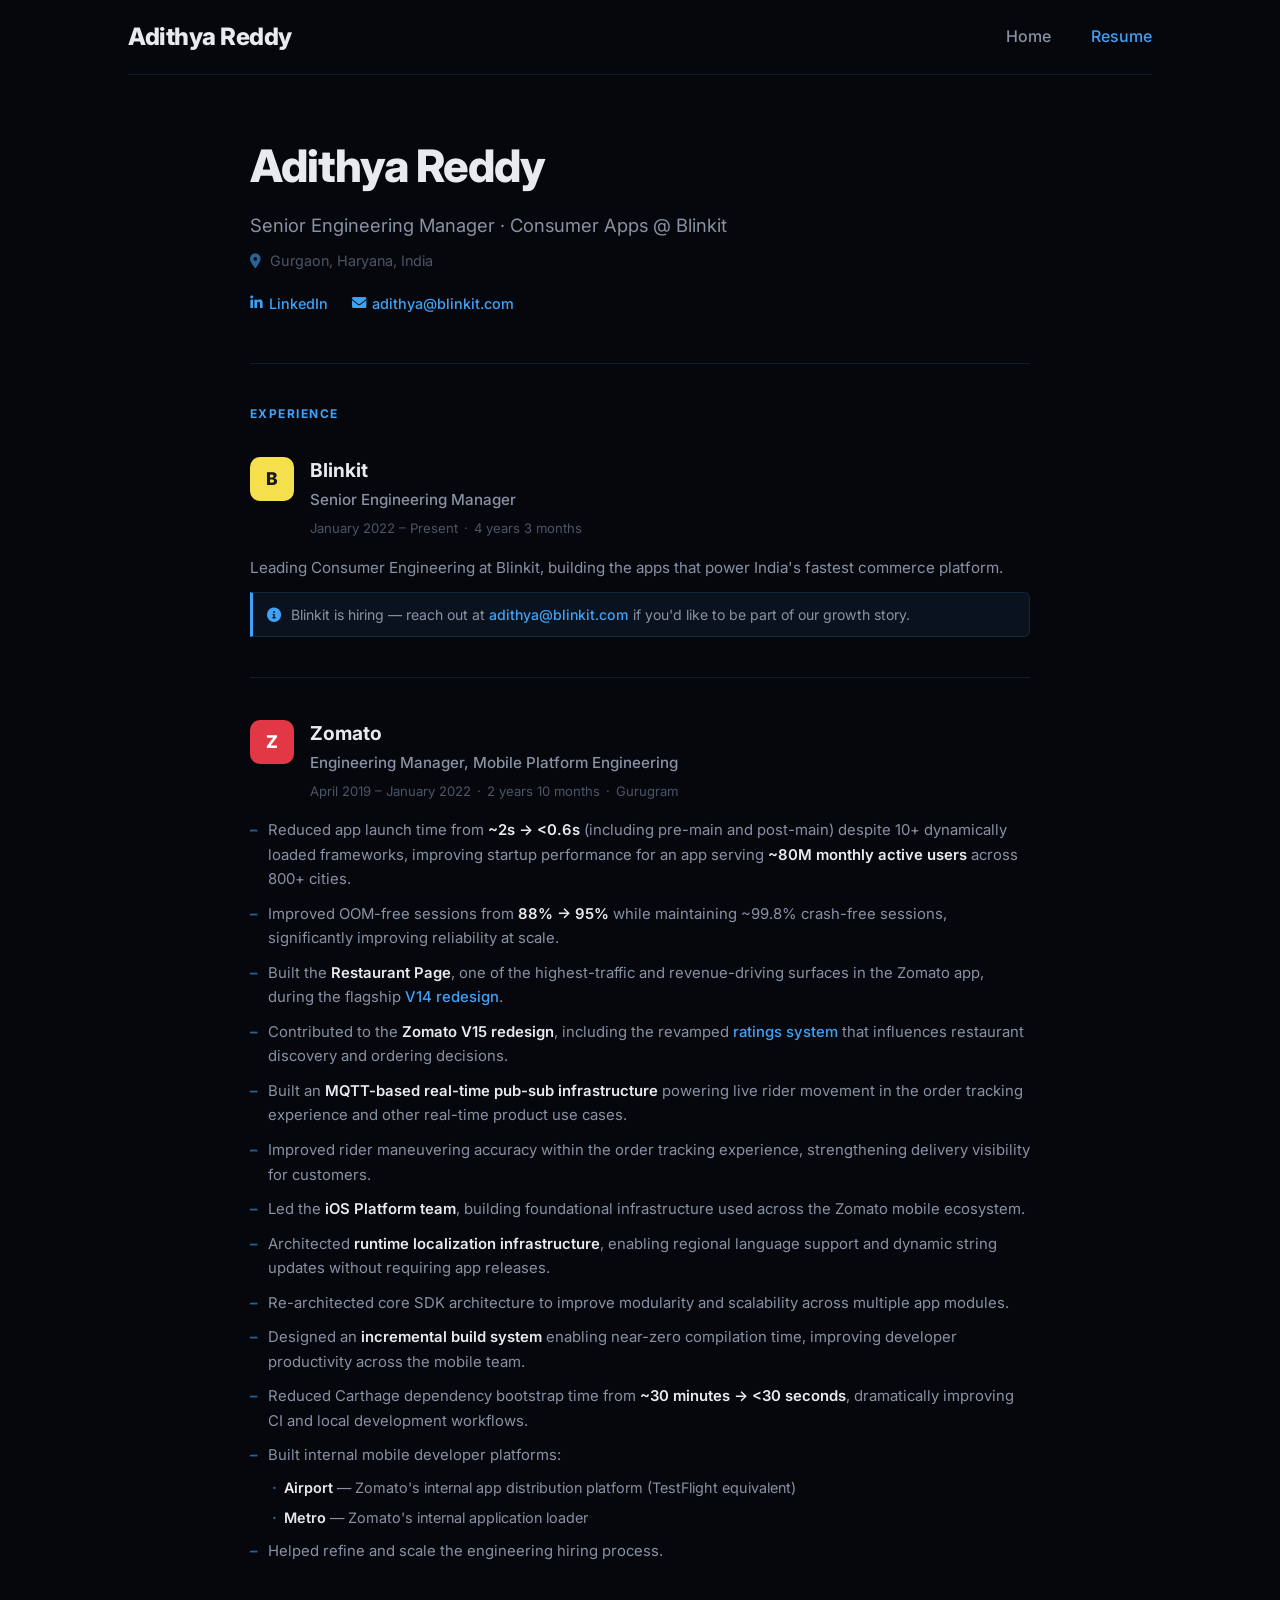
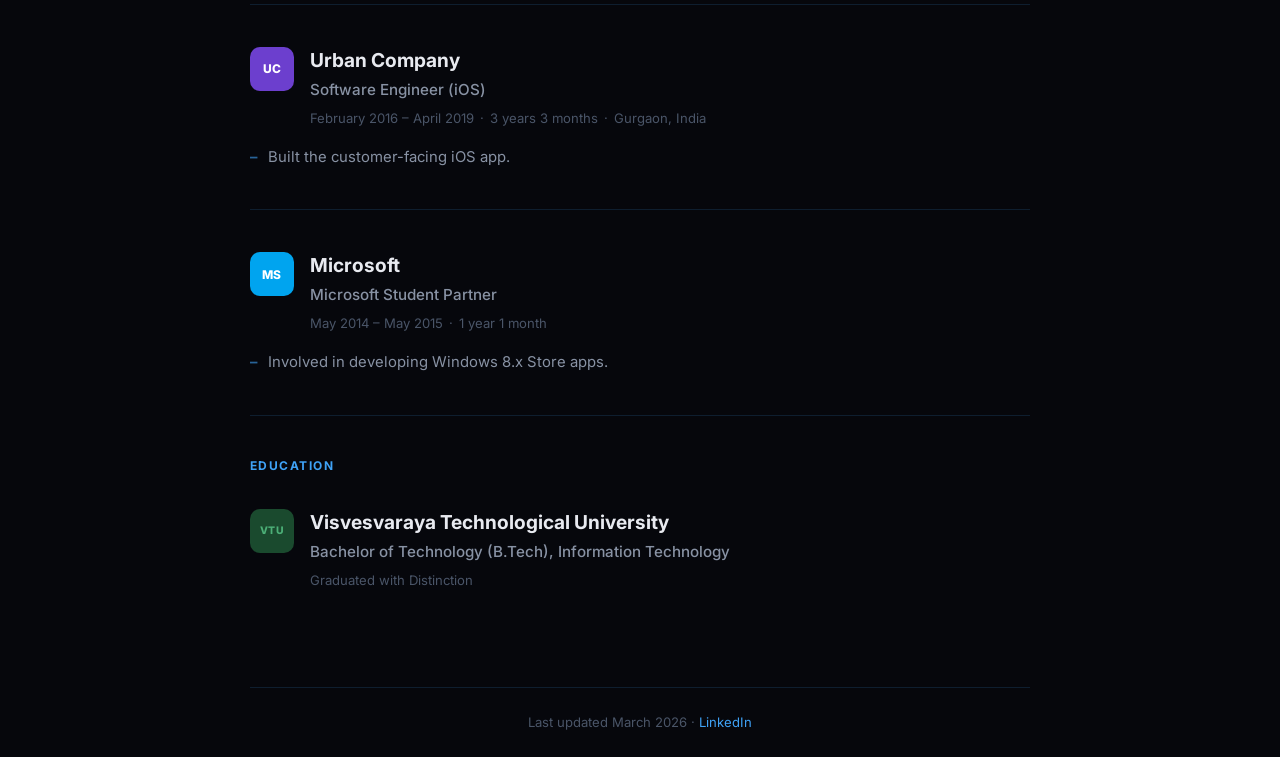
==== resume.html @ d74e11ba "updated work experience information" ====
<!DOCTYPE html>
<html lang="en">

<head>
  <meta charset="UTF-8">
  <meta name="viewport" content="width=device-width, initial-scale=1.0">
  <title>Resume — Adithya Reddy</title>

  <link rel="preconnect" href="https://fonts.googleapis.com">
  <link rel="preconnect" href="https://fonts.gstatic.com" crossorigin>
  <link href="https://fonts.googleapis.com/css2?family=Inter:ital,opsz,wght@0,14..32,100..900;1,14..32,100..900&display=swap" rel="stylesheet">

  <link rel="stylesheet" href="https://cdnjs.cloudflare.com/ajax/libs/font-awesome/6.0.0-beta3/css/all.min.css">
  <link rel="stylesheet" href="resume.css">
</head>

<body>

  <!-- Header / Nav -->
  <header id="header">
    <div class="left-section">
      <a class="logo" href="index.html">Adithya Reddy</a>
    </div>
    <nav>
      <a class="nav-item" href="index.html">Home</a>
      <a class="nav-item active" href="resume.html">Resume</a>
    </nav>
  </header>

  <main>

    <!-- Profile -->
    <section class="profile">
      <h1>Adithya Reddy</h1>
      <p class="tagline">Senior Engineering Manager · Consumer Apps @ Blinkit</p>
      <p class="location"><i class="fa-solid fa-location-dot"></i> Gurgaon, Haryana, India</p>
      <div class="profile-links">
        <a href="https://www.linkedin.com/in/adithyareddygr/" target="_blank">
          <i class="fa-brands fa-linkedin-in"></i> LinkedIn
        </a>
        <a href="mailto:adithya@blinkit.com">
          <i class="fa-solid fa-envelope"></i> adithya@blinkit.com
        </a>
      </div>
    </section>

    <hr class="divider">

    <!-- Work Experience -->
    <section class="section">
      <h2 class="section-title">Experience</h2>

      <!-- Blinkit -->
      <article class="job">
        <div class="job-header">
          <div class="company-badge blinkit-badge">
            <span>B</span>
          </div>
          <div class="job-info">
            <h3 class="company">Blinkit</h3>
            <h4 class="role">Senior Engineering Manager</h4>
            <p class="meta">
              <span class="dates">January 2022 – Present</span>
              <span class="dot">·</span>
              <span class="duration">4 years 3 months</span>
            </p>
          </div>
        </div>
        <div class="job-body">
          <p>Leading Consumer Engineering at Blinkit, building the apps that power India's fastest commerce platform.</p>
          <p class="hiring-note">
            <i class="fa-solid fa-circle-info"></i>
            Blinkit is hiring — reach out at <a href="mailto:adithya@blinkit.com">adithya@blinkit.com</a> if you'd like to be part of our growth story.
          </p>
        </div>
      </article>

      <!-- Zomato -->
      <article class="job">
        <div class="job-header">
          <div class="company-badge zomato-badge">
            <span>Z</span>
          </div>
          <div class="job-info">
            <h3 class="company">Zomato</h3>
            <h4 class="role">Engineering Manager, Mobile Platform Engineering</h4>
            <p class="meta">
              <span class="dates">April 2019 – January 2022</span>
              <span class="dot">·</span>
              <span class="duration">2 years 10 months</span>
              <span class="dot">·</span>
              <span class="location-tag">Gurugram</span>
            </p>
          </div>
        </div>
        <div class="job-body">
          <ul class="achievements">
            <li>Reduced app launch time from <strong>~2s → &lt;0.6s</strong> (including pre-main and post-main) despite 10+ dynamically loaded frameworks, improving startup performance for an app serving <strong>~80M monthly active users</strong> across 800+ cities.</li>
            <li>Improved OOM-free sessions from <strong>88% → 95%</strong> while maintaining ~99.8% crash-free sessions, significantly improving reliability at scale.</li>
            <li>Built the <strong>Restaurant Page</strong>, one of the highest-traffic and revenue-driving surfaces in the Zomato app, during the flagship <a href="https://www.zomato.com/blog/v14-app-update" target="_blank">V14 redesign</a>.</li>
            <li>Contributed to the <strong>Zomato V15 redesign</strong>, including the revamped <a href="https://www.zomato.com/blog/new-ratings" target="_blank">ratings system</a> that influences restaurant discovery and ordering decisions.</li>
            <li>Built an <strong>MQTT-based real-time pub-sub infrastructure</strong> powering live rider movement in the order tracking experience and other real-time product use cases.</li>
            <li>Improved rider maneuvering accuracy within the order tracking experience, strengthening delivery visibility for customers.</li>
            <li>Led the <strong>iOS Platform team</strong>, building foundational infrastructure used across the Zomato mobile ecosystem.</li>
            <li>Architected <strong>runtime localization infrastructure</strong>, enabling regional language support and dynamic string updates without requiring app releases.</li>
            <li>Re-architected core SDK architecture to improve modularity and scalability across multiple app modules.</li>
            <li>Designed an <strong>incremental build system</strong> enabling near-zero compilation time, improving developer productivity across the mobile team.</li>
            <li>Reduced Carthage dependency bootstrap time from <strong>~30 minutes → &lt;30 seconds</strong>, dramatically improving CI and local development workflows.</li>
            <li>
              Built internal mobile developer platforms:
              <ul class="sub-list">
                <li><strong>Airport</strong> — Zomato's internal app distribution platform (TestFlight equivalent)</li>
                <li><strong>Metro</strong> — Zomato's internal application loader</li>
              </ul>
            </li>
            <li>Helped refine and scale the engineering hiring process.</li>
          </ul>
        </div>
      </article>

      <!-- Urban Company -->
      <article class="job">
        <div class="job-header">
          <div class="company-badge uc-badge">
            <span>UC</span>
          </div>
          <div class="job-info">
            <h3 class="company">Urban Company</h3>
            <h4 class="role">Software Engineer (iOS)</h4>
            <p class="meta">
              <span class="dates">February 2016 – April 2019</span>
              <span class="dot">·</span>
              <span class="duration">3 years 3 months</span>
              <span class="dot">·</span>
              <span class="location-tag">Gurgaon, India</span>
            </p>
          </div>
        </div>
        <div class="job-body">
          <ul class="achievements">
            <li>Built the customer-facing iOS app.</li>
          </ul>
        </div>
      </article>

      <!-- Microsoft -->
      <article class="job">
        <div class="job-header">
          <div class="company-badge ms-badge">
            <span>MS</span>
          </div>
          <div class="job-info">
            <h3 class="company">Microsoft</h3>
            <h4 class="role">Microsoft Student Partner</h4>
            <p class="meta">
              <span class="dates">May 2014 – May 2015</span>
              <span class="dot">·</span>
              <span class="duration">1 year 1 month</span>
            </p>
          </div>
        </div>
        <div class="job-body">
          <ul class="achievements">
            <li>Involved in developing Windows 8.x Store apps.</li>
          </ul>
        </div>
      </article>

    </section>

    <hr class="divider">

    <!-- Education -->
    <section class="section">
      <h2 class="section-title">Education</h2>

      <article class="job">
        <div class="job-header">
          <div class="company-badge edu-badge">
            <span>VTU</span>
          </div>
          <div class="job-info">
            <h3 class="company">Visvesvaraya Technological University</h3>
            <h4 class="role">Bachelor of Technology (B.Tech), Information Technology</h4>
            <p class="meta">
              <span class="dates">Graduated with Distinction</span>
            </p>
          </div>
        </div>
      </article>

    </section>

  </main>

  <footer>
    <p>Last updated March 2026 · <a href="https://www.linkedin.com/in/adithyareddygr/" target="_blank">LinkedIn</a></p>
  </footer>

</body>
</html>
---- resume.css ----
* {
  padding: 0;
  margin: 0;
  border: none;
  outline: 0;
  text-decoration: none;
  box-sizing: border-box;
}

:root {
  --bg: #06070c;
  --bg-card: #0d0f1a;
  --bg-card-hover: #11142a;
  --border: rgba(63, 162, 246, 0.15);
  --accent: #3FA2F6;
  --accent-dim: rgba(63, 162, 246, 0.6);
  --text-primary: #e8eaf0;
  --text-secondary: #8892a4;
  --text-muted: #4a5568;
  --red: #e05252;
}

body {
  background-color: var(--bg);
  font-family: 'Inter', sans-serif;
  color: var(--text-primary);
  line-height: 1.6;
  padding: 0 10%;
  min-height: 100vh;
}

/* ---- Header ---- */
#header {
  display: flex;
  align-items: center;
  justify-content: space-between;
  padding: 18px 0;
  border-bottom: 1px solid var(--border);
  margin-bottom: 56px;
}

.logo {
  font-size: 1.5rem;
  font-weight: 800;
  color: var(--text-primary);
  letter-spacing: -0.5px;
}

nav {
  display: flex;
  gap: 40px;
}

.nav-item {
  font-size: 1rem;
  font-weight: 500;
  color: var(--text-secondary);
  transition: color 0.12s;
}

.nav-item:hover,
.nav-item.active {
  color: var(--accent);
}

/* ---- Main ---- */
main {
  max-width: 780px;
  margin: 0 auto;
  padding-bottom: 80px;
}

/* ---- Profile ---- */
.profile {
  margin-bottom: 48px;
}

.profile h1 {
  font-size: 2.8rem;
  font-weight: 800;
  color: var(--text-primary);
  letter-spacing: -1px;
  margin-bottom: 8px;
  animation: none;
  opacity: 1;
  padding: 0;
}

.profile .tagline {
  font-size: 1.15rem;
  color: var(--text-secondary);
  font-weight: 400;
  margin-bottom: 8px;
  animation: none;
  opacity: 1;
  padding: 0;
}

.profile .location {
  font-size: 0.9rem;
  color: var(--text-muted);
  margin-bottom: 20px;
  animation: none;
  opacity: 1;
  padding: 0;
}

.profile .location i {
  margin-right: 5px;
  color: var(--accent-dim);
}

.profile-links {
  display: flex;
  gap: 24px;
  flex-wrap: wrap;
}

.profile-links a {
  font-size: 0.9rem;
  color: var(--accent);
  font-weight: 500;
  display: flex;
  align-items: center;
  gap: 6px;
  transition: opacity 0.12s;
}

.profile-links a:hover {
  opacity: 0.75;
}

/* ---- Divider ---- */
.divider {
  border: none;
  border-top: 1px solid var(--border);
  margin: 40px 0;
}

/* ---- Section ---- */
.section {
  margin-bottom: 16px;
}

.section-title {
  font-size: 0.75rem;
  font-weight: 700;
  text-transform: uppercase;
  letter-spacing: 0.12em;
  color: var(--accent);
  margin-bottom: 32px;
  animation: none;
  opacity: 1;
  padding: 0;
}

/* ---- Job card ---- */
.job {
  margin-bottom: 40px;
  padding-bottom: 40px;
  border-bottom: 1px solid var(--border);
}

.job:last-child {
  border-bottom: none;
  margin-bottom: 0;
  padding-bottom: 0;
}

.job-header {
  display: flex;
  align-items: flex-start;
  gap: 16px;
  margin-bottom: 16px;
}

/* Company badge */
.company-badge {
  width: 44px;
  height: 44px;
  border-radius: 10px;
  display: flex;
  align-items: center;
  justify-content: center;
  font-size: 0.75rem;
  font-weight: 800;
  flex-shrink: 0;
  letter-spacing: 0.02em;
  margin-top: 2px;
}

.blinkit-badge {
  background-color: #f5df4d;
  color: #1a1a1a;
  font-size: 1.1rem;
}

.zomato-badge {
  background-color: #e23744;
  color: #ffffff;
  font-size: 1.1rem;
}

.uc-badge {
  background-color: #6c3fce;
  color: #ffffff;
}

.ms-badge {
  background-color: #00a4ef;
  color: #ffffff;
}

.edu-badge {
  background-color: #1a4a2e;
  color: #4caf77;
  font-size: 0.65rem;
}

/* Job info */
.job-info {
  flex: 1;
}

.company {
  font-size: 1.2rem;
  font-weight: 700;
  color: var(--text-primary);
  margin-bottom: 2px;
  animation: none;
  opacity: 1;
  padding: 0;
}

.company a {
  color: var(--text-primary);
  transition: color 0.12s;
}

.company a:hover {
  color: var(--accent);
}

.role {
  font-size: 0.95rem;
  font-weight: 500;
  color: var(--text-secondary);
  margin-bottom: 6px;
}

.meta {
  font-size: 0.82rem;
  color: var(--text-muted);
  display: flex;
  flex-wrap: wrap;
  align-items: center;
  gap: 6px;
  animation: none;
  opacity: 1;
  padding: 0;
}

.meta .dot {
  color: var(--text-muted);
}

.location-tag {
  color: var(--text-muted);
}

/* Job body */
.job-body p {
  font-size: 0.95rem;
  color: var(--text-secondary);
  line-height: 1.65;
  margin-bottom: 12px;
  animation: none;
  opacity: 1;
  padding: 0;
}

.job-body p:last-child {
  margin-bottom: 0;
}

.hiring-note {
  background: rgba(63, 162, 246, 0.07);
  border: 1px solid var(--border);
  border-left: 3px solid var(--accent);
  border-radius: 0 6px 6px 0;
  padding: 10px 14px !important;
  font-size: 0.88rem !important;
  color: var(--text-secondary) !important;
}

.hiring-note i {
  color: var(--accent);
  margin-right: 6px;
}

.hiring-note a {
  color: var(--accent);
  font-weight: 500;
}

/* Achievements list */
.achievements {
  list-style: none;
  padding: 0;
  margin: 0;
  display: flex;
  flex-direction: column;
  gap: 10px;
}

.achievements > li {
  font-size: 0.93rem;
  color: var(--text-secondary);
  line-height: 1.65;
  padding-left: 18px;
  position: relative;
}

.achievements > li::before {
  content: '–';
  position: absolute;
  left: 0;
  color: var(--accent-dim);
  font-weight: 700;
}

.achievements strong {
  color: var(--text-primary);
  font-weight: 600;
}

.achievements a {
  color: var(--accent);
  font-weight: 500;
}

.achievements a:hover {
  text-decoration: underline;
}

/* Sub-list */
.sub-list {
  list-style: none;
  padding: 0;
  margin: 8px 0 0 0;
  display: flex;
  flex-direction: column;
  gap: 6px;
}

.sub-list li {
  font-size: 0.9rem;
  color: var(--text-secondary);
  padding-left: 16px;
  position: relative;
}

.sub-list li::before {
  content: '·';
  position: absolute;
  left: 4px;
  color: var(--accent-dim);
  font-weight: 700;
}

.sub-list strong {
  color: var(--text-primary);
}

/* ---- Footer ---- */
footer {
  border-top: 1px solid var(--border);
  padding: 24px 0;
  text-align: center;
  max-width: 780px;
  margin: 0 auto;
}

footer p {
  font-size: 0.82rem;
  color: var(--text-muted);
  animation: none;
  opacity: 1;
  padding: 0;
}

footer a {
  color: var(--accent);
}

/* ---- Responsive ---- */
@media (max-width: 768px) {
  body {
    padding: 0 5%;
  }

  .profile h1 {
    font-size: 2rem;
  }

  .company-badge {
    width: 36px;
    height: 36px;
  }
}

@media (max-width: 480px) {
  body {
    padding: 0 4%;
  }

  #header {
    flex-direction: column;
    gap: 12px;
    align-items: flex-start;
  }

  nav {
    gap: 20px;
  }
}
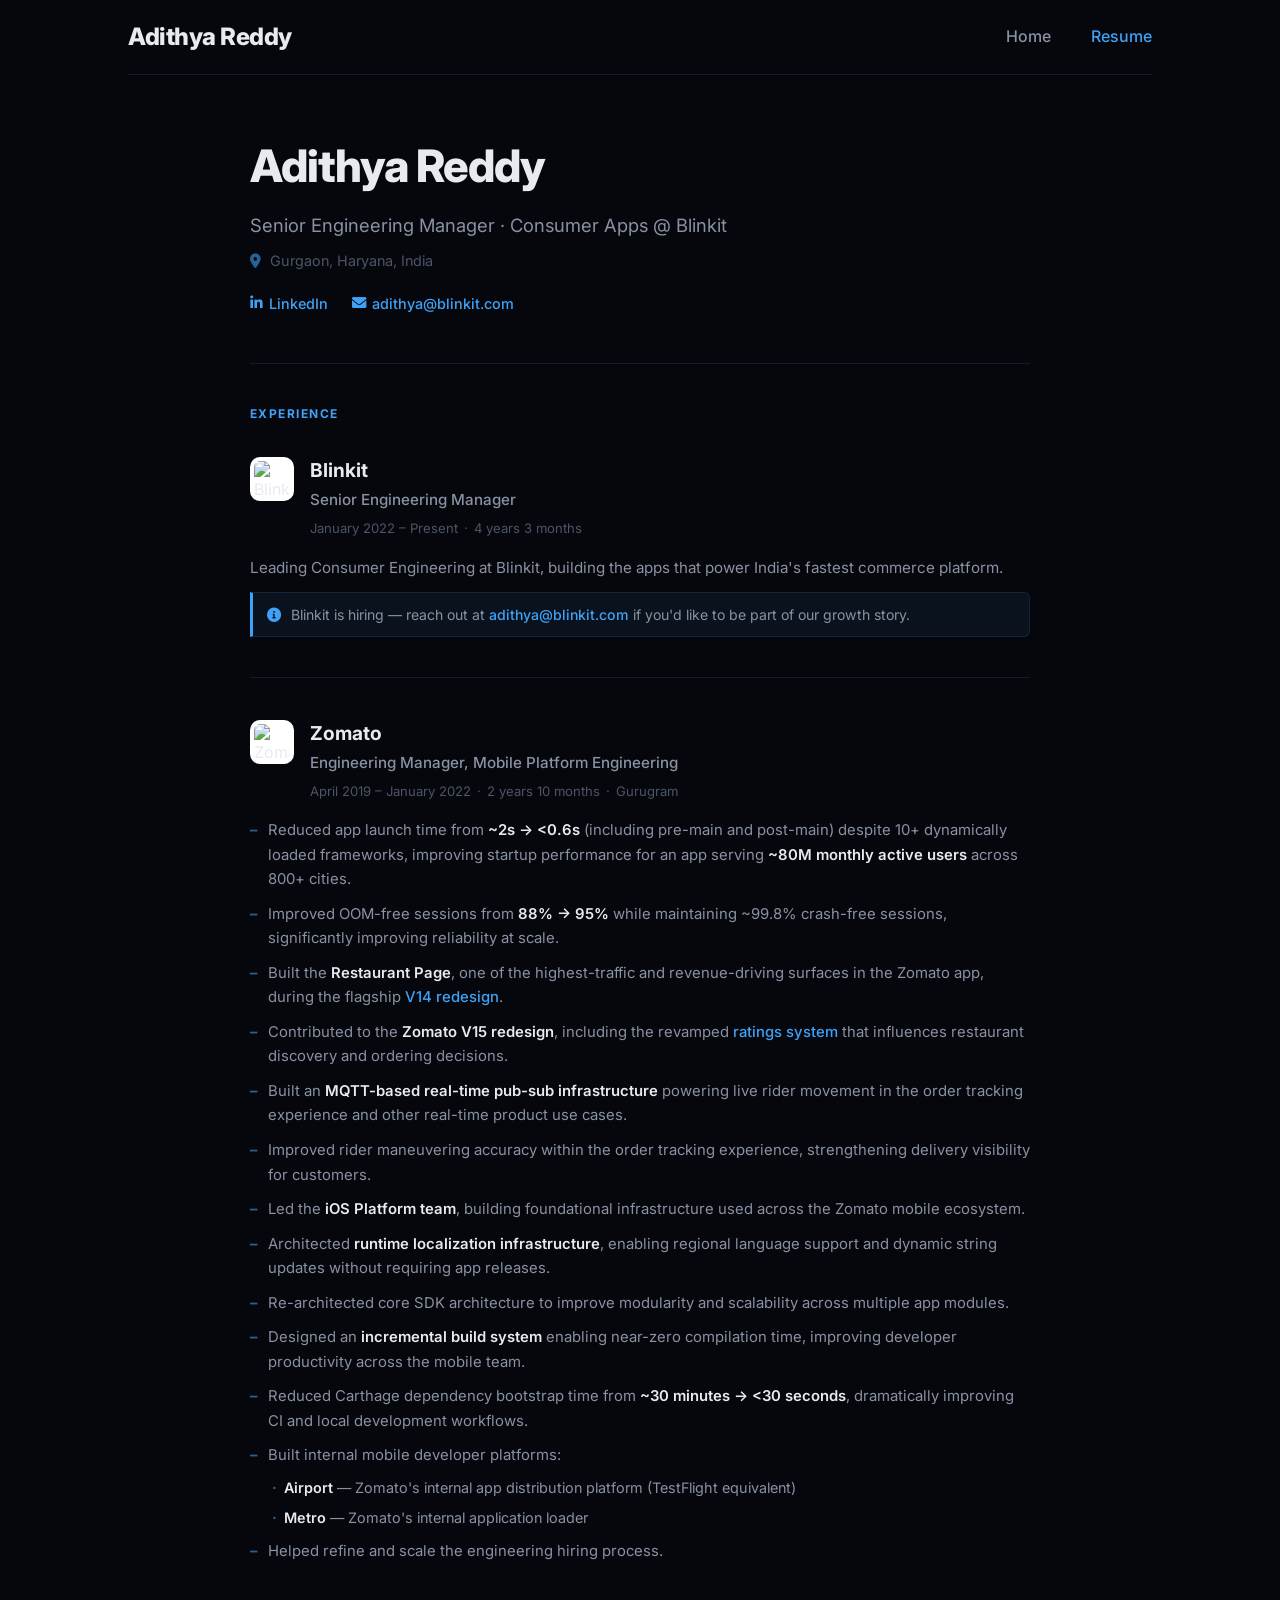
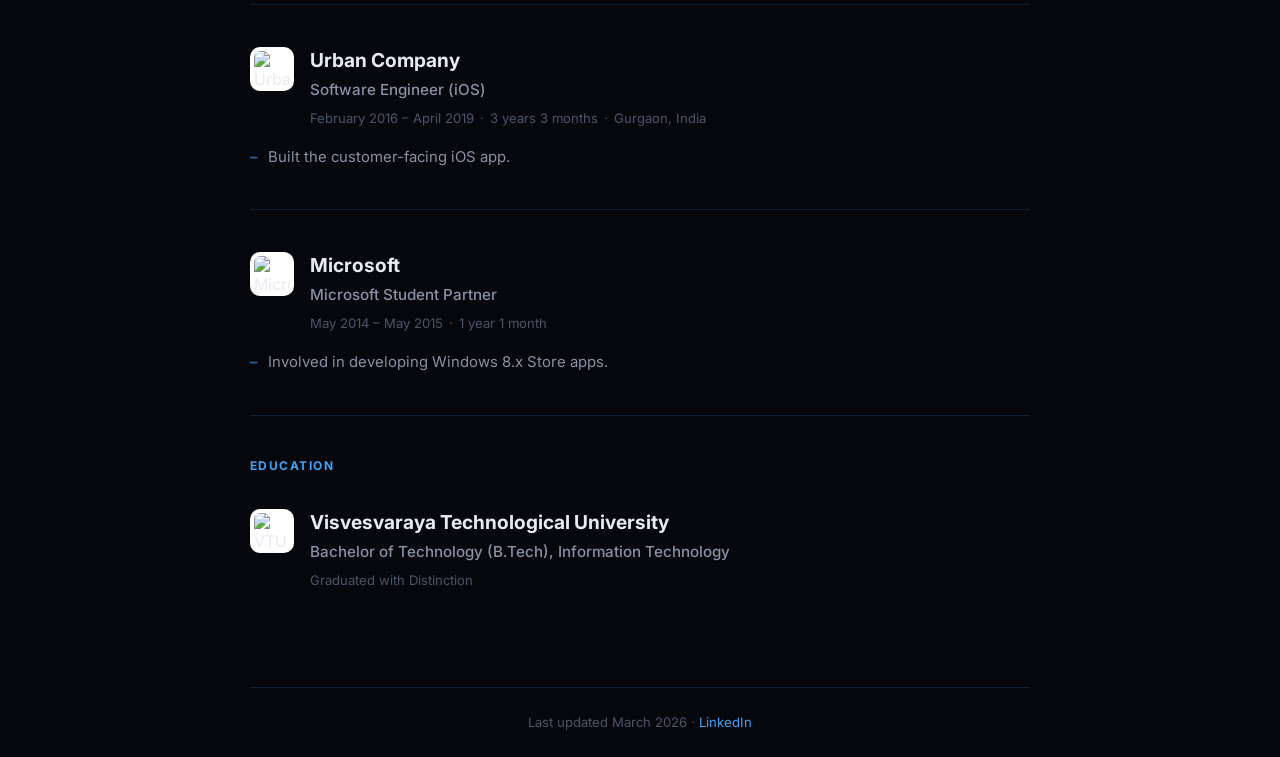
==== commit d5582449: "updated logos" ====
--- a/resume.html
+++ b/resume.html
@@ -53,9 +53,7 @@
       <!-- Blinkit -->
       <article class="job">
         <div class="job-header">
-          <div class="company-badge blinkit-badge">
-            <span>B</span>
-          </div>
+          <img class="company-logo" src="https://logo.clearbit.com/blinkit.com" alt="Blinkit logo">
           <div class="job-info">
             <h3 class="company">Blinkit</h3>
             <h4 class="role">Senior Engineering Manager</h4>
@@ -78,9 +76,7 @@
       <!-- Zomato -->
       <article class="job">
         <div class="job-header">
-          <div class="company-badge zomato-badge">
-            <span>Z</span>
-          </div>
+          <img class="company-logo" src="https://logo.clearbit.com/zomato.com" alt="Zomato logo">
           <div class="job-info">
             <h3 class="company">Zomato</h3>
             <h4 class="role">Engineering Manager, Mobile Platform Engineering</h4>
@@ -121,9 +117,7 @@
       <!-- Urban Company -->
       <article class="job">
         <div class="job-header">
-          <div class="company-badge uc-badge">
-            <span>UC</span>
-          </div>
+          <img class="company-logo" src="https://logo.clearbit.com/urbancompany.com" alt="Urban Company logo">
           <div class="job-info">
             <h3 class="company">Urban Company</h3>
             <h4 class="role">Software Engineer (iOS)</h4>
@@ -146,9 +140,7 @@
       <!-- Microsoft -->
       <article class="job">
         <div class="job-header">
-          <div class="company-badge ms-badge">
-            <span>MS</span>
-          </div>
+          <img class="company-logo" src="https://logo.clearbit.com/microsoft.com" alt="Microsoft logo">
           <div class="job-info">
             <h3 class="company">Microsoft</h3>
             <h4 class="role">Microsoft Student Partner</h4>
@@ -176,9 +168,7 @@
 
       <article class="job">
         <div class="job-header">
-          <div class="company-badge edu-badge">
-            <span>VTU</span>
-          </div>
+          <img class="company-logo" src="https://logo.clearbit.com/vtu.ac.in" alt="VTU logo">
           <div class="job-info">
             <h3 class="company">Visvesvaraya Technological University</h3>
             <h4 class="role">Bachelor of Technology (B.Tech), Information Technology</h4>
--- a/resume.css
+++ b/resume.css
@@ -174,47 +174,16 @@
   margin-bottom: 16px;
 }
 
-/* Company badge */
-.company-badge {
+/* Company logo */
+.company-logo {
   width: 44px;
   height: 44px;
   border-radius: 10px;
-  display: flex;
-  align-items: center;
-  justify-content: center;
-  font-size: 0.75rem;
-  font-weight: 800;
+  object-fit: contain;
+  background-color: #ffffff;
+  padding: 4px;
   flex-shrink: 0;
-  letter-spacing: 0.02em;
   margin-top: 2px;
-}
-
-.blinkit-badge {
-  background-color: #f5df4d;
-  color: #1a1a1a;
-  font-size: 1.1rem;
-}
-
-.zomato-badge {
-  background-color: #e23744;
-  color: #ffffff;
-  font-size: 1.1rem;
-}
-
-.uc-badge {
-  background-color: #6c3fce;
-  color: #ffffff;
-}
-
-.ms-badge {
-  background-color: #00a4ef;
-  color: #ffffff;
-}
-
-.edu-badge {
-  background-color: #1a4a2e;
-  color: #4caf77;
-  font-size: 0.65rem;
 }
 
 /* Job info */
@@ -403,7 +372,7 @@
     font-size: 2rem;
   }
 
-  .company-badge {
+  .company-logo {
     width: 36px;
     height: 36px;
   }
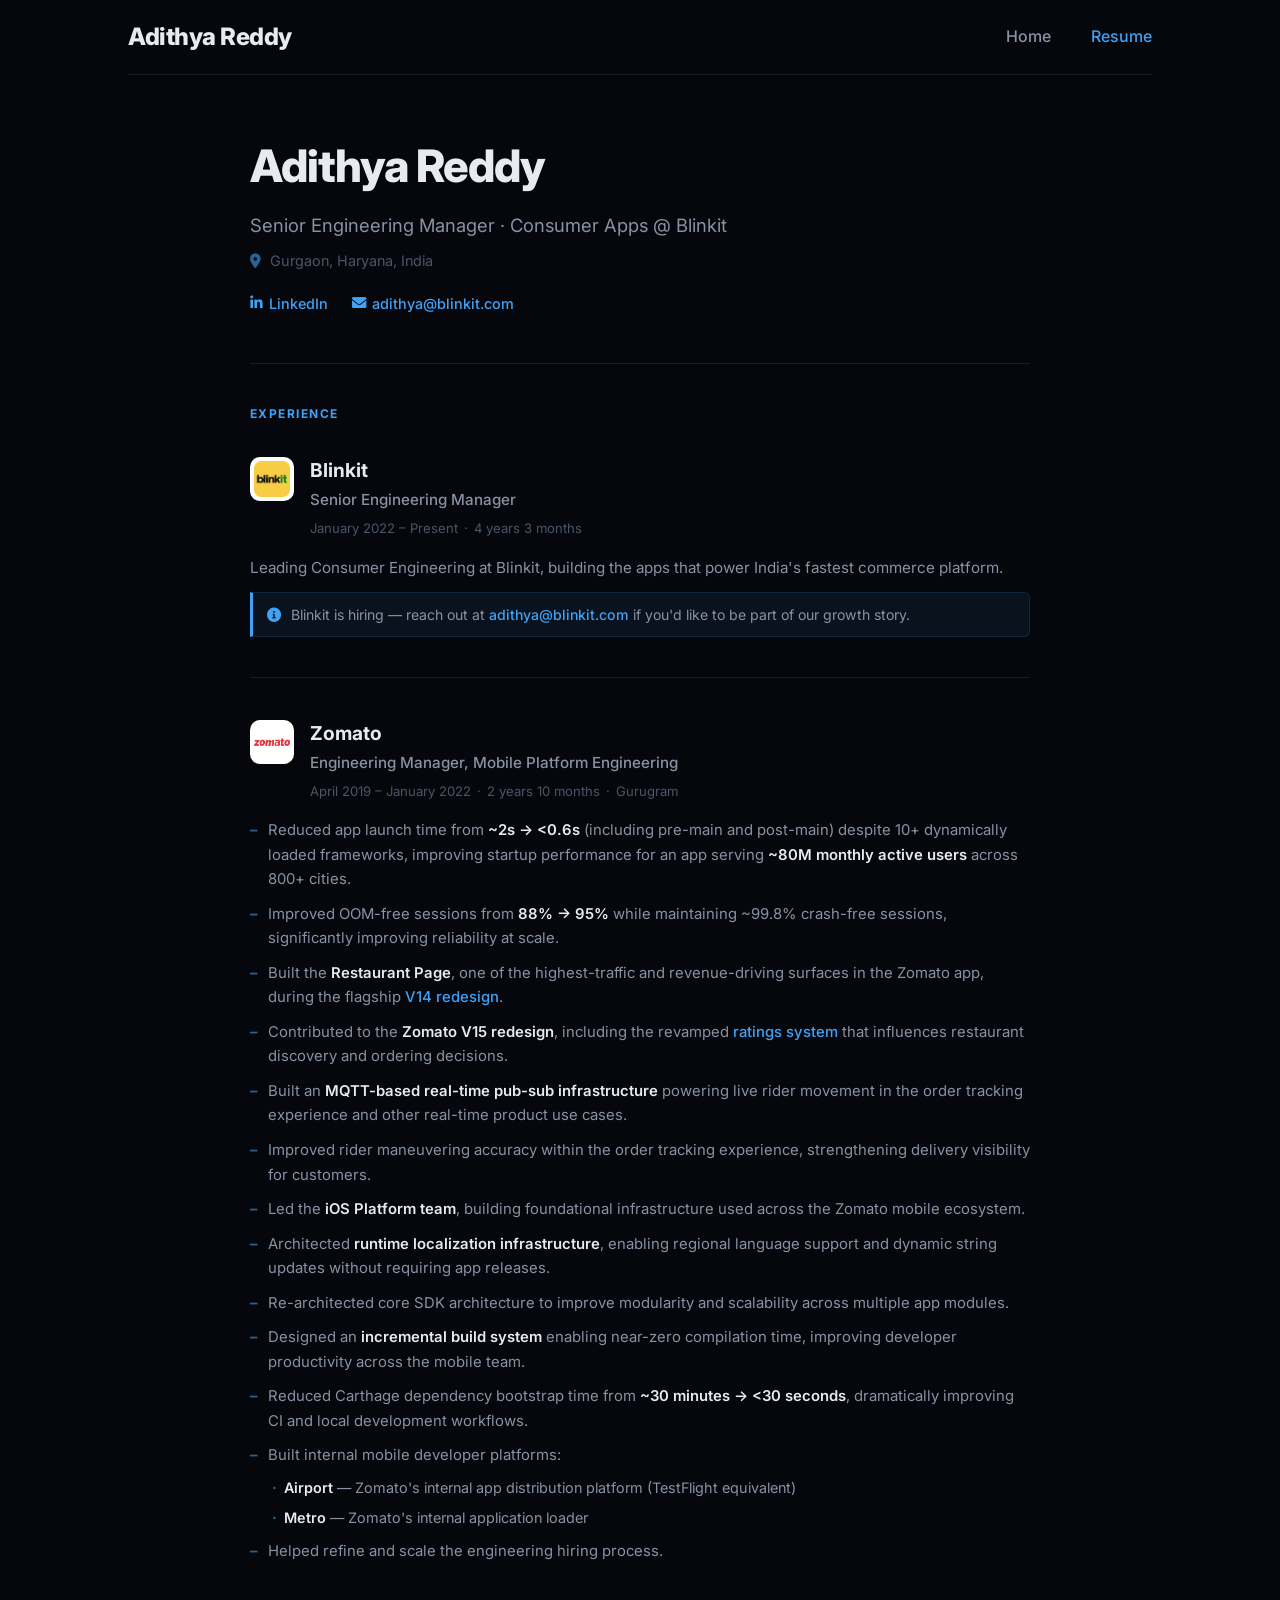
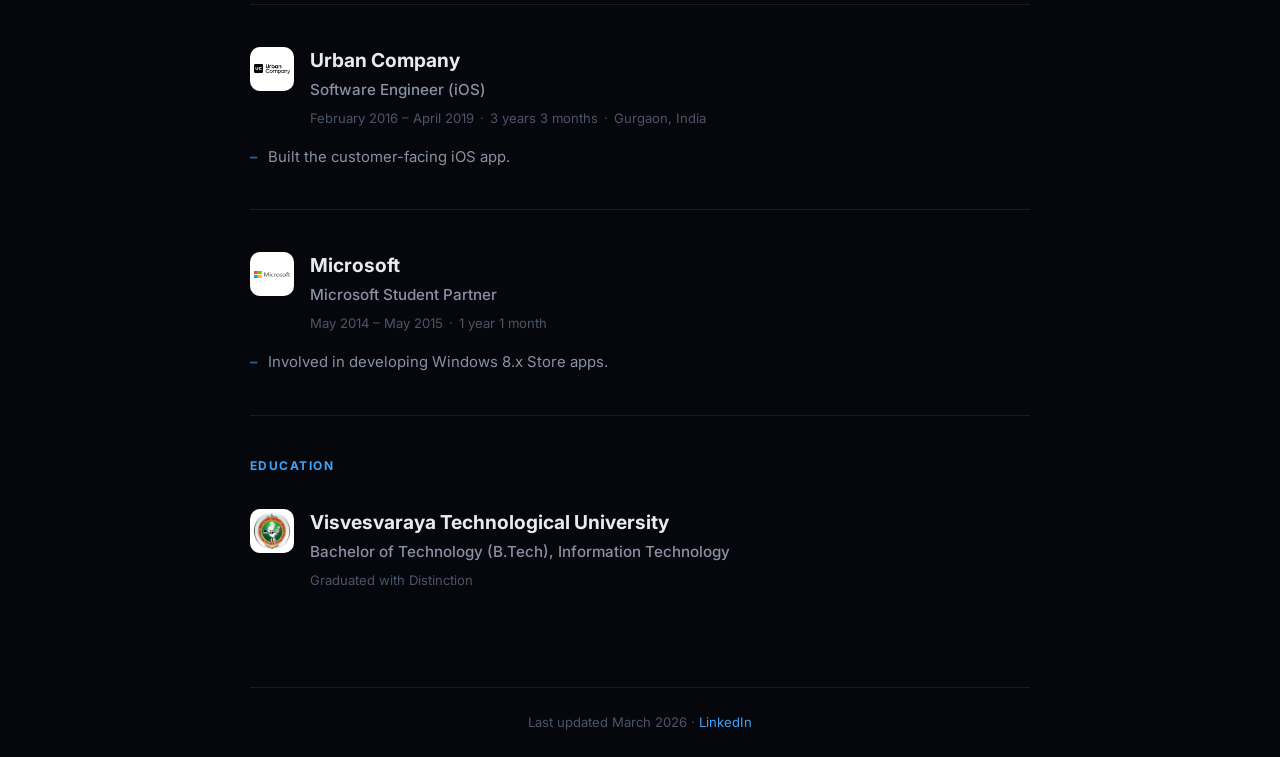
==== commit 926926ff: "updated logos" ====
--- a/resume.html
+++ b/resume.html
@@ -53,7 +53,7 @@
       <!-- Blinkit -->
       <article class="job">
         <div class="job-header">
-          <img class="company-logo" src="https://logo.clearbit.com/blinkit.com" alt="Blinkit logo">
+          <img class="company-logo" src="logo_assets/Blinkit-yellow-rounded.svg.png" alt="Blinkit logo">
           <div class="job-info">
             <h3 class="company">Blinkit</h3>
             <h4 class="role">Senior Engineering Manager</h4>
@@ -76,7 +76,7 @@
       <!-- Zomato -->
       <article class="job">
         <div class="job-header">
-          <img class="company-logo" src="https://logo.clearbit.com/zomato.com" alt="Zomato logo">
+          <img class="company-logo" src="logo_assets/Zomato_Logo.svg.png" alt="Zomato logo">
           <div class="job-info">
             <h3 class="company">Zomato</h3>
             <h4 class="role">Engineering Manager, Mobile Platform Engineering</h4>
@@ -117,7 +117,7 @@
       <!-- Urban Company -->
       <article class="job">
         <div class="job-header">
-          <img class="company-logo" src="https://logo.clearbit.com/urbancompany.com" alt="Urban Company logo">
+          <img class="company-logo" src="logo_assets/Urban_Company.svg.png" alt="Urban Company logo">
           <div class="job-info">
             <h3 class="company">Urban Company</h3>
             <h4 class="role">Software Engineer (iOS)</h4>
@@ -140,7 +140,7 @@
       <!-- Microsoft -->
       <article class="job">
         <div class="job-header">
-          <img class="company-logo" src="https://logo.clearbit.com/microsoft.com" alt="Microsoft logo">
+          <img class="company-logo" src="logo_assets/Microsoft_logo_(2012).svg.png" alt="Microsoft logo">
           <div class="job-info">
             <h3 class="company">Microsoft</h3>
             <h4 class="role">Microsoft Student Partner</h4>
@@ -168,7 +168,7 @@
 
       <article class="job">
         <div class="job-header">
-          <img class="company-logo" src="https://logo.clearbit.com/vtu.ac.in" alt="VTU logo">
+          <img class="company-logo" src="logo_assets/Visvesvaraya_Technological_University_logo.png" alt="VTU logo">
           <div class="job-info">
             <h3 class="company">Visvesvaraya Technological University</h3>
             <h4 class="role">Bachelor of Technology (B.Tech), Information Technology</h4>
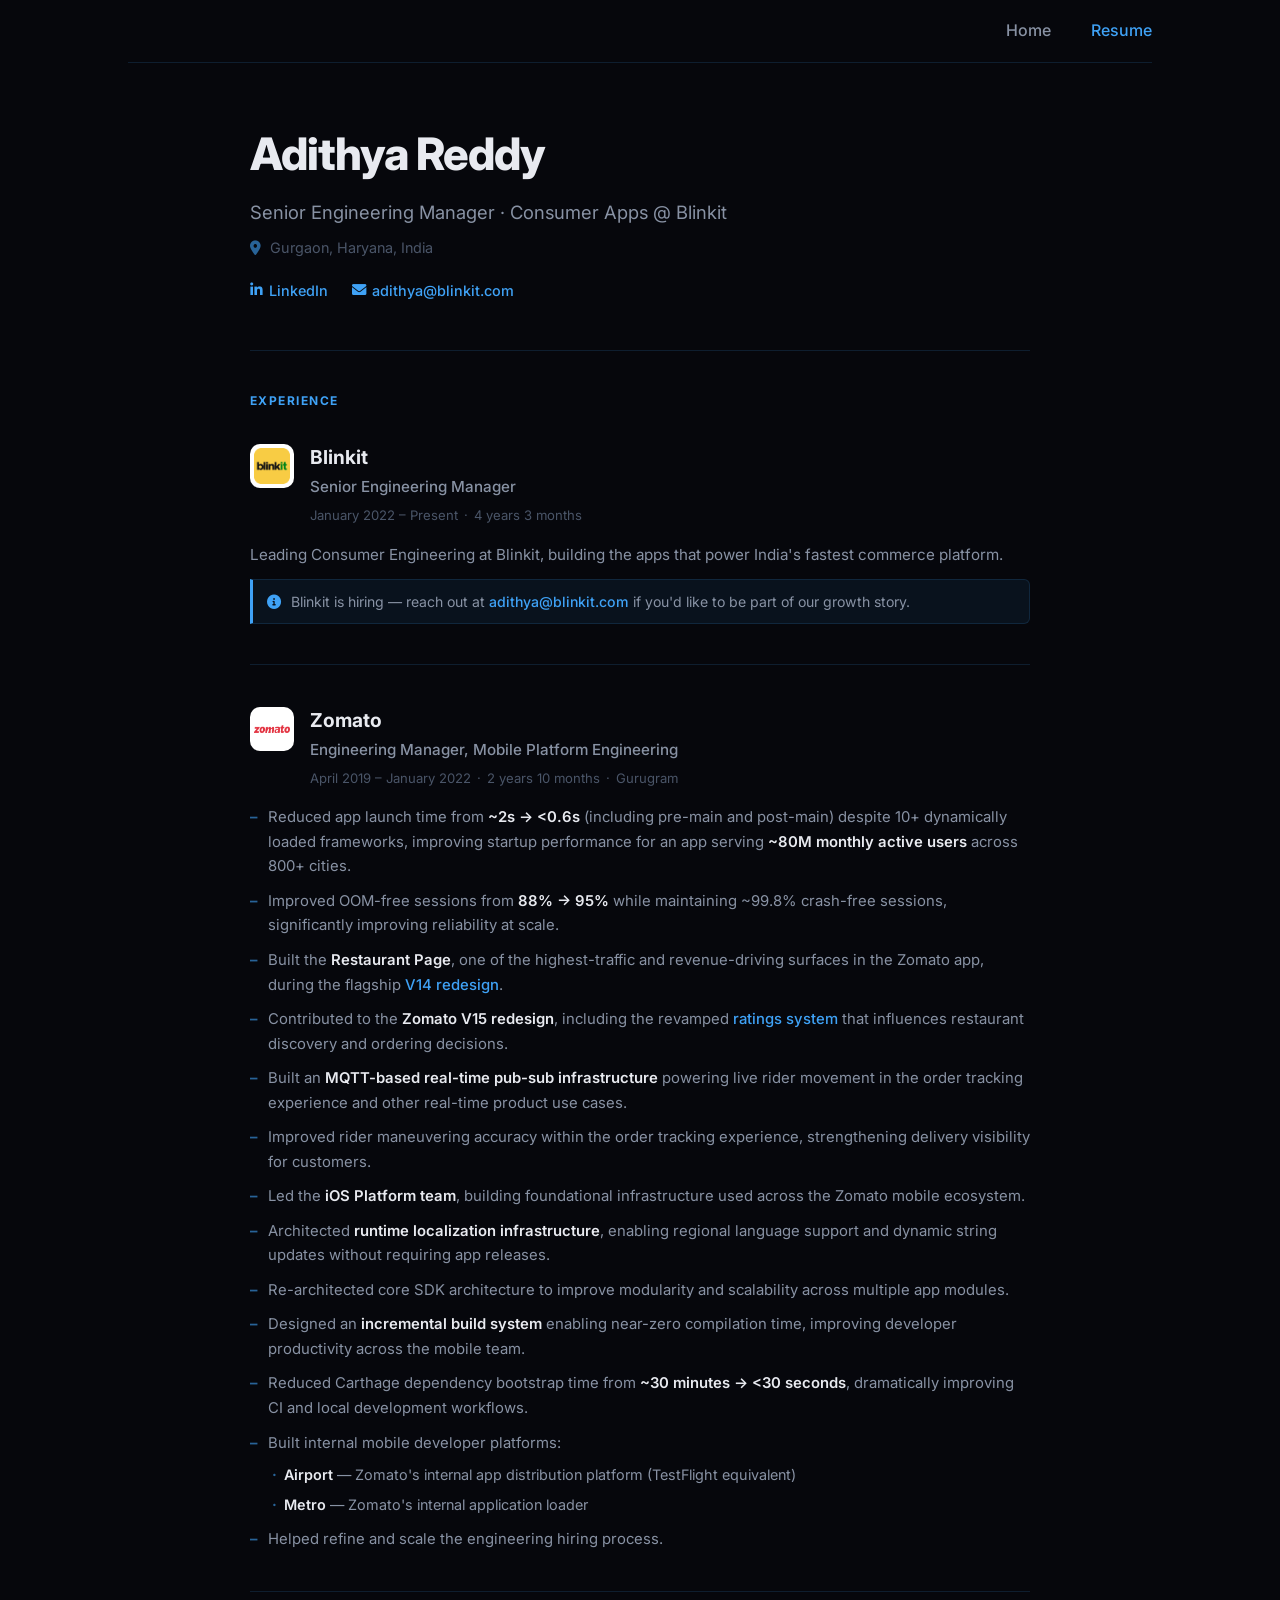
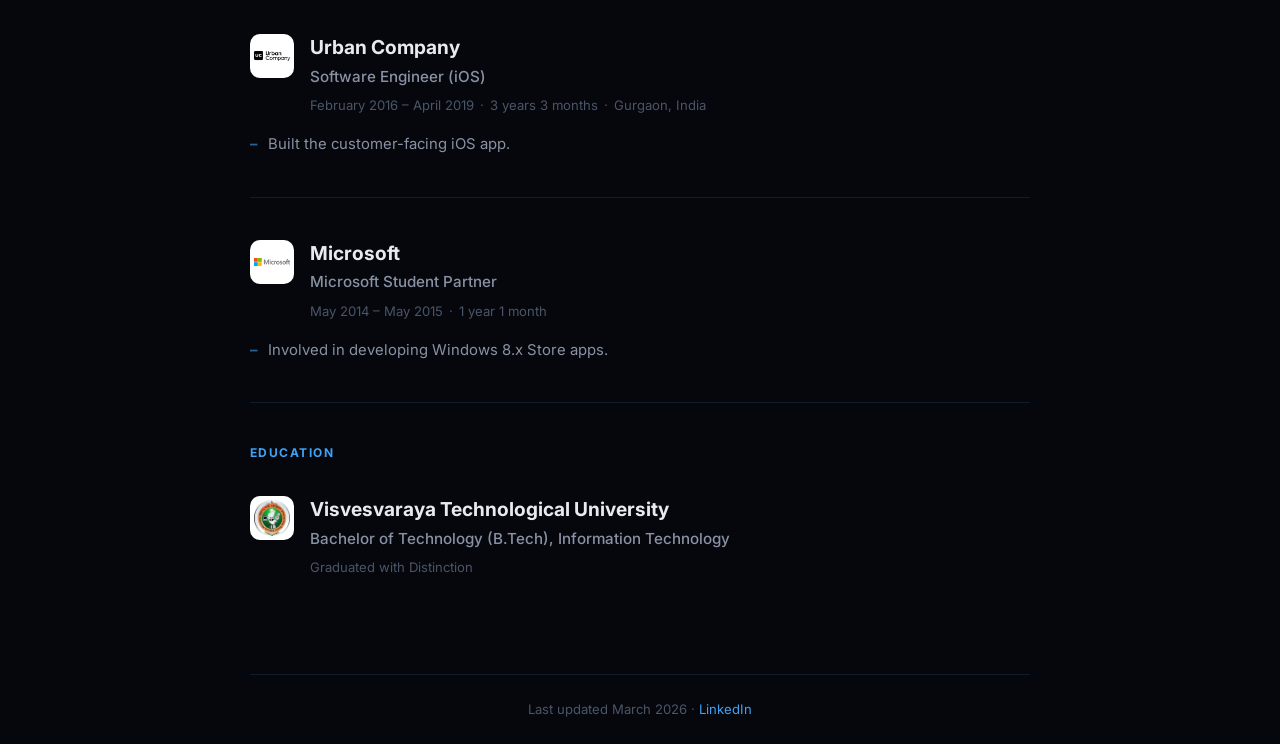
==== commit ffc91641: "cleanup" ====
--- a/resume.html
+++ b/resume.html
@@ -18,9 +18,7 @@
 
   <!-- Header / Nav -->
   <header id="header">
-    <div class="left-section">
-      <a class="logo" href="index.html">Adithya Reddy</a>
-    </div>
+    
     <nav>
       <a class="nav-item" href="index.html">Home</a>
       <a class="nav-item active" href="resume.html">Resume</a>
--- a/resume.css
+++ b/resume.css
@@ -33,7 +33,7 @@
 #header {
   display: flex;
   align-items: center;
-  justify-content: space-between;
+  justify-content: flex-end;
   padding: 18px 0;
   border-bottom: 1px solid var(--border);
   margin-bottom: 56px;
